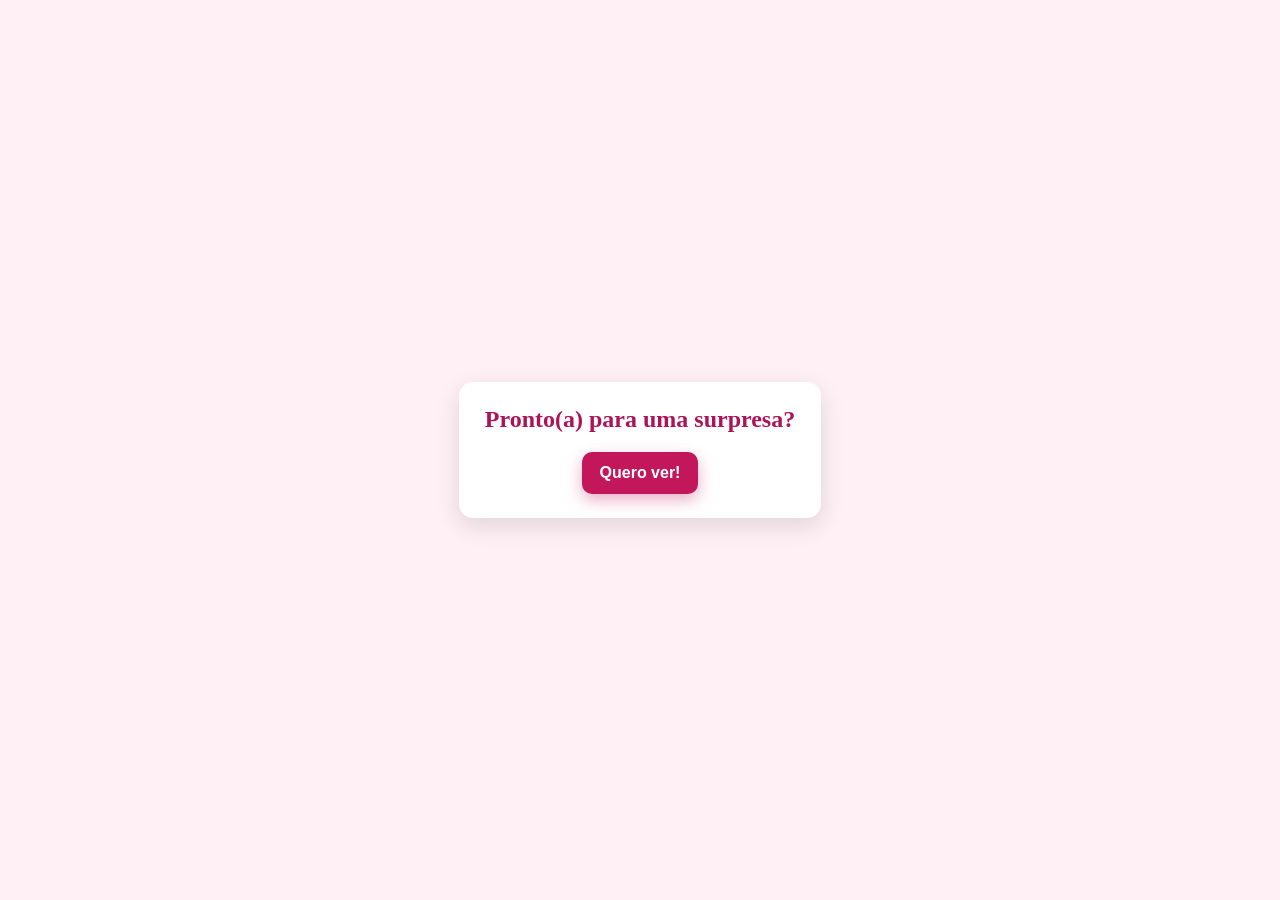
==== index.html @ 64c9b1fa "Adiciona index.html para GitHub Pages" ====
<!DOCTYPE html>
<html lang="pt-BR">
<head>
    <meta charset="UTF-8">
    <meta name="viewport" content="width=device-width, initial-scale=1.0">
    <title>Redirecionando…</title>
    <meta http-equiv="refresh" content="0; url=./aniversario.html">
    <script>
        // Redireciona imediatamente caso o meta refresh não funcione
        window.location.replace('./aniversario.html');
    </script>
</head>
<body>
    <p>Se não for redirecionado automaticamente, clique aqui: 
        <a href="./aniversario.html">abrir página</a>
    </p>
</body>
</html>
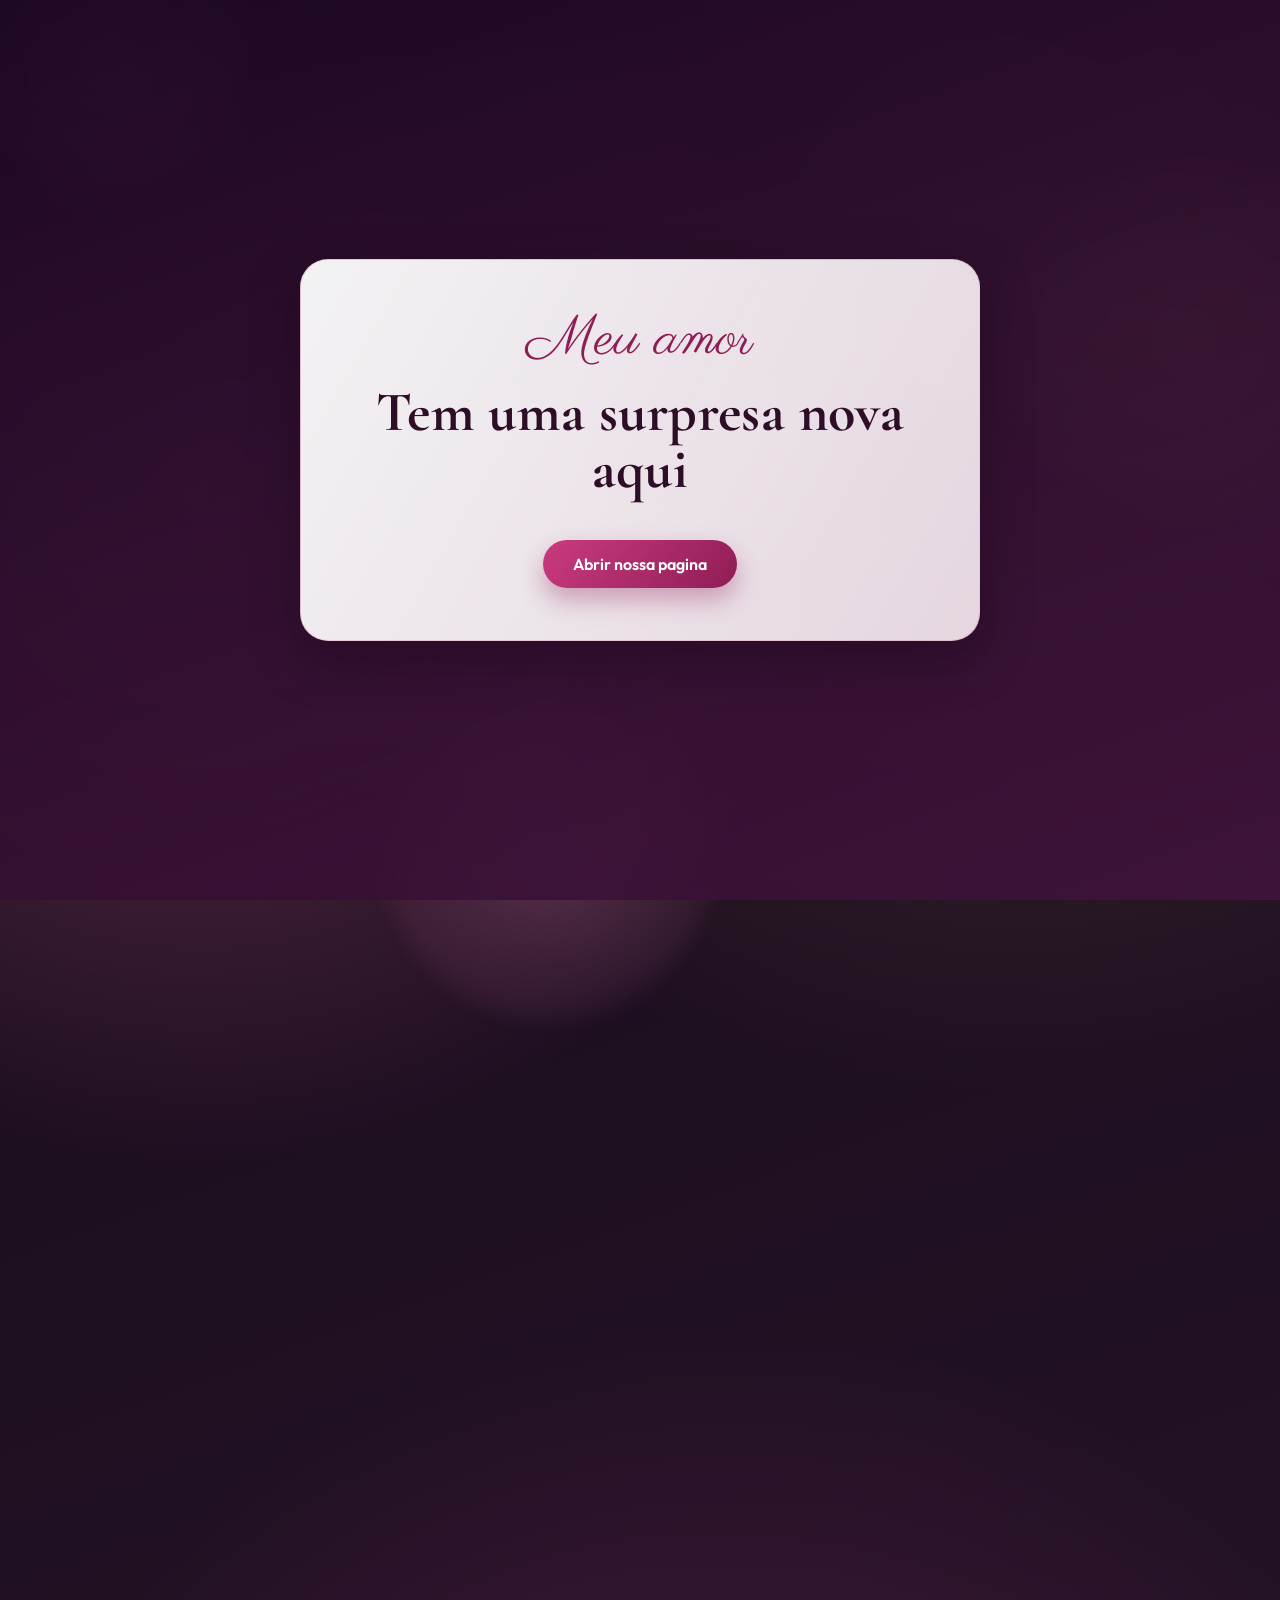
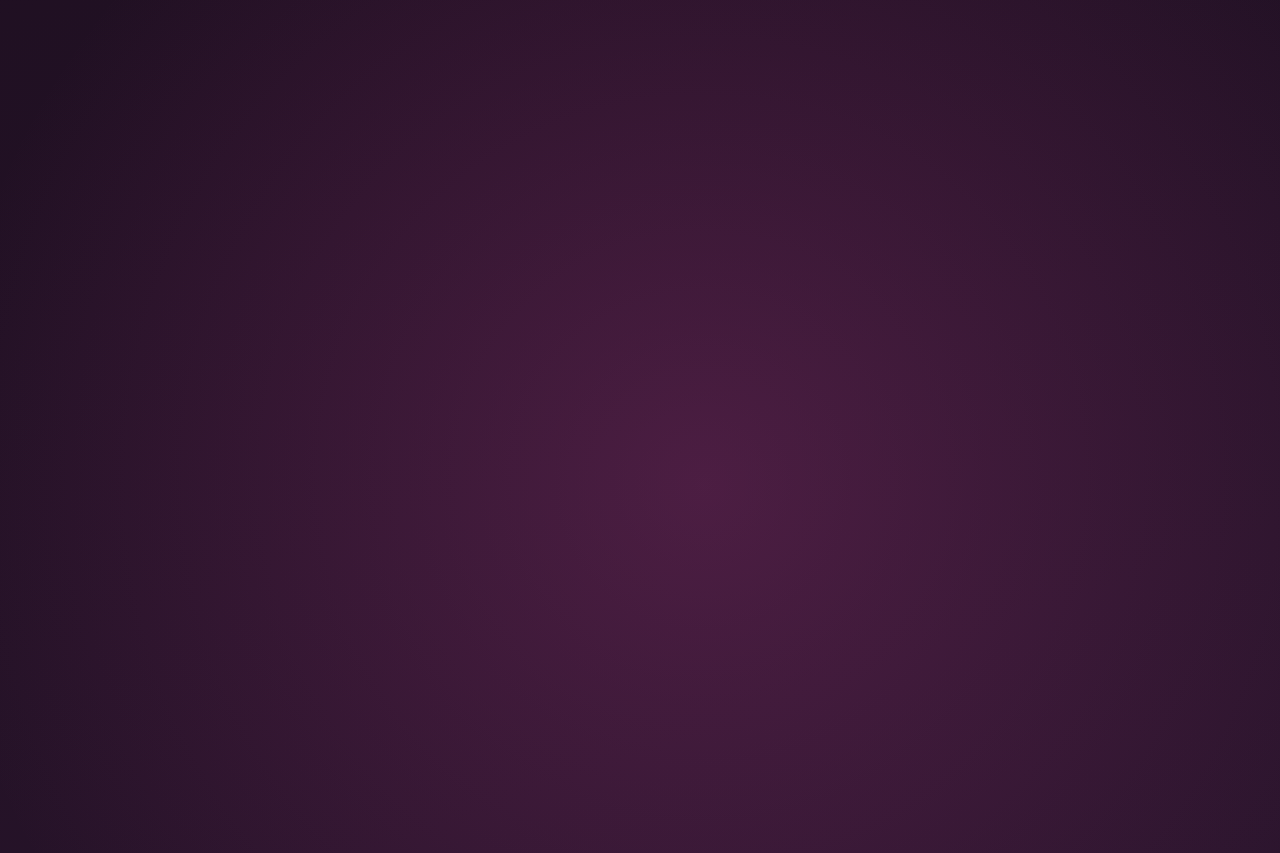
==== commit e80d2b95: "Redesign romantic page and remove second surprise" ====
--- a/index.html
+++ b/index.html
@@ -1,20 +1,18 @@
-<!DOCTYPE html>
+﻿<!DOCTYPE html>
 <html lang="pt-BR">
 <head>
-    <meta charset="UTF-8">
-    <meta name="viewport" content="width=device-width, initial-scale=1.0">
-    <title>Redirecionando…</title>
-    <meta http-equiv="refresh" content="0; url=./aniversario.html">
-    <script>
-        // Redireciona imediatamente caso o meta refresh não funcione
-        window.location.replace('./aniversario.html');
-    </script>
+  <meta charset="UTF-8">
+  <meta name="viewport" content="width=device-width, initial-scale=1.0">
+  <title>Redirecionando...</title>
+  <meta http-equiv="refresh" content="0; url=./aniversario.html">
+  <script>
+    window.location.replace('./aniversario.html');
+  </script>
 </head>
 <body>
-    <p>Se não for redirecionado automaticamente, clique aqui: 
-        <a href="./aniversario.html">abrir página</a>
-    </p>
+  <p>
+    Se nao for redirecionado automaticamente, clique aqui:
+    <a href="./aniversario.html">abrir pagina</a>
+  </p>
 </body>
 </html>
-
-
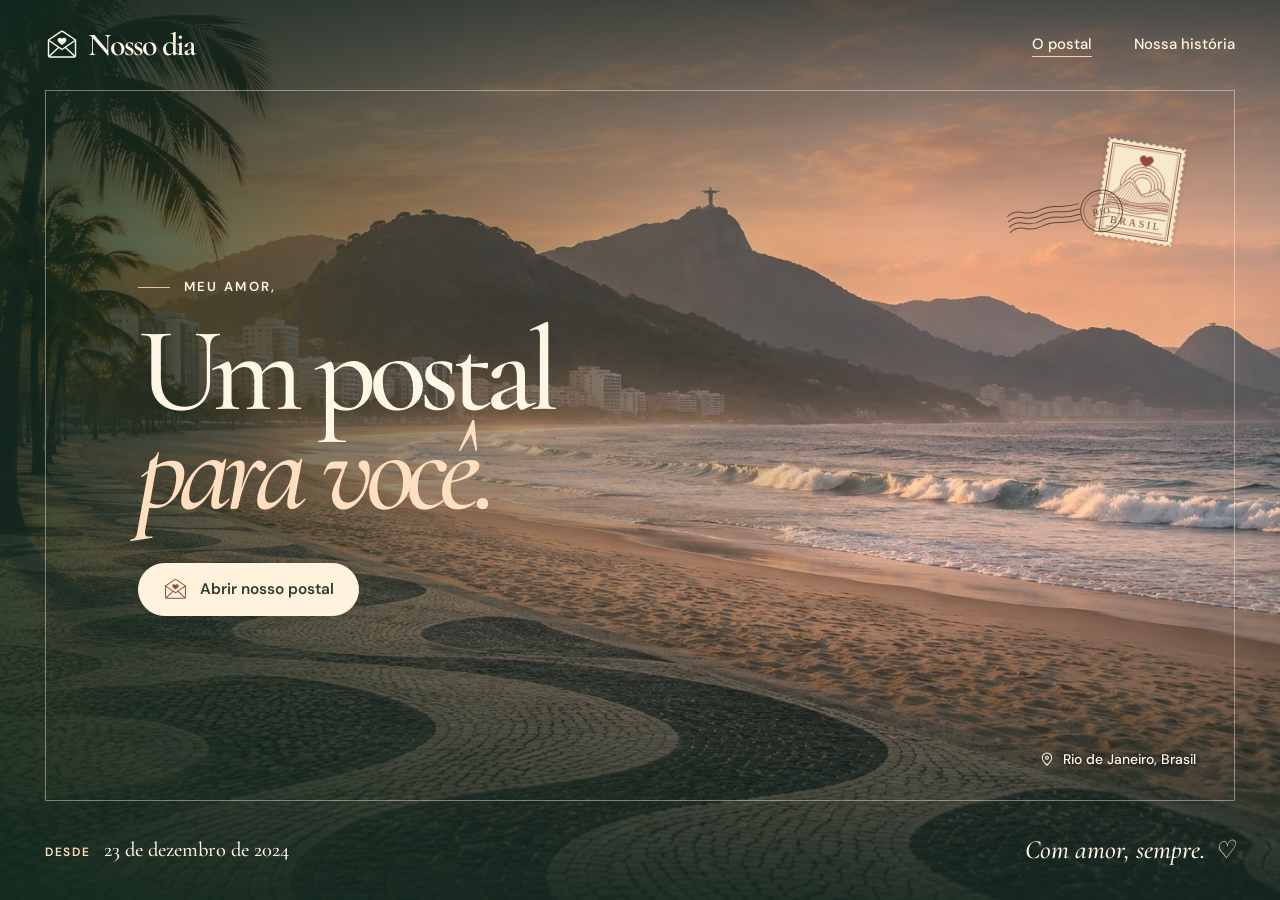
==== commit 84417633: "Renova o site com o Rio ao fundo e a lembrança do CineSala" ====
--- a/index.html
+++ b/index.html
@@ -1,18 +1,45 @@
-﻿<!DOCTYPE html>
+<!doctype html>
 <html lang="pt-BR">
 <head>
-  <meta charset="UTF-8">
-  <meta name="viewport" content="width=device-width, initial-scale=1.0">
-  <title>Redirecionando...</title>
-  <meta http-equiv="refresh" content="0; url=./aniversario.html">
-  <script>
-    window.location.replace('./aniversario.html');
-  </script>
+  <meta charset="utf-8">
+  <meta name="viewport" content="width=device-width, initial-scale=1">
+  <meta name="theme-color" content="#203c35">
+  <title>Nosso dia · Um postal para você</title>
+  <link rel="icon" type="image/svg+xml" href="./assets/coracao.svg">
+  <link rel="stylesheet" href="./postal.css">
 </head>
-<body>
-  <p>
-    Se nao for redirecionado automaticamente, clique aqui:
-    <a href="./aniversario.html">abrir pagina</a>
-  </p>
+<body class="cover rio-fixo">
+  <div class="postal-shell">
+    <header class="masthead">
+      <a class="brand" href="./index.html" aria-label="Nosso dia, início"><img src="./assets/envelope.svg" width="34" height="34" alt="">Nosso dia</a>
+      <nav class="mast-nav" aria-label="Navegação principal">
+        <a href="./index.html" aria-current="page">O postal</a>
+        <a href="./aniversario.html">Nossa história</a>
+      </nav>
+    </header>
+
+    <main>
+      <article class="postcard" aria-labelledby="postal-title">
+        <div class="postage" aria-hidden="true">
+          <img class="stamp" src="./assets/selo.svg" width="96" height="123" alt="">
+          <img class="postmark" src="./assets/carimbo.svg" width="147" height="70" alt="">
+        </div>
+        <div class="greeting">
+          <p class="salutation">Meu amor,</p>
+          <h1 id="postal-title">Um postal<br><em>para você.</em></h1>
+          <a class="open-postal" href="./aniversario.html">
+            <img src="./assets/envelope.svg" alt="" width="25" height="25">
+            Abrir nosso postal
+          </a>
+        </div>
+        <p class="place"><svg aria-hidden="true" viewBox="0 0 24 24" fill="none" stroke="currentColor" stroke-width="1.6"><path d="M19 10c0 5-7 11-7 11S5 15 5 10a7 7 0 1 1 14 0Z"/><circle cx="12" cy="10" r="2.2"/></svg>Rio de Janeiro, Brasil</p>
+      </article>
+    </main>
+
+    <footer class="postscript">
+      <p class="since"><span>Desde</span><time datetime="2024-12-23">23 de dezembro de 2024</time></p>
+      <p class="signoff">Com amor, sempre. <span aria-hidden="true">♡</span></p>
+    </footer>
+  </div>
 </body>
 </html>
--- a/postal.css
+++ b/postal.css
@@ -0,0 +1,208 @@
+@font-face {
+  font-family: "Cormorant Garamond";
+  src: url("./assets/fonts/cormorant.woff2") format("woff2");
+  font-weight: 300 700;
+  font-style: normal;
+  font-display: swap;
+}
+@font-face {
+  font-family: "Cormorant Garamond";
+  src: url("./assets/fonts/cormorant-italic.woff2") format("woff2");
+  font-weight: 300 700;
+  font-style: italic;
+  font-display: swap;
+}
+@font-face {
+  font-family: "DM Sans";
+  src: url("./assets/fonts/dm-sans.woff2") format("woff2");
+  font-weight: 100 1000;
+  font-display: swap;
+}
+:root {
+  --paper: #faf5eb;
+  --ink: #203c35;
+  --rust: #934d3d;
+  --serif: "Cormorant Garamond", Georgia, serif;
+  --sans: "DM Sans", Arial, sans-serif;
+}
+*, *::before, *::after { box-sizing: border-box; }
+body { margin: 0; }
+.rio-fixo {
+  --rio-foto: url("./assets/rio.webp");
+  isolation: isolate;
+  min-height: 100svh;
+  background-color: #30483e;
+}
+.rio-fixo::before {
+  content: "";
+  position: fixed;
+  inset: 0;
+  z-index: -1;
+  pointer-events: none;
+  background-image: var(--rio-veu, linear-gradient(transparent, transparent)), var(--rio-foto);
+  background-size: cover;
+  background-position: 50% 44%;
+  background-repeat: no-repeat;
+}
+@media (max-width: 650px) and (orientation: portrait) {
+  .rio-fixo { --rio-foto: url("./assets/rio-mobile.webp"); }
+}
+:focus-visible { outline: 3px solid #bc5737; outline-offset: 5px; }
+.brand {
+  display: inline-flex;
+  align-items: center;
+  gap: .6rem;
+  color: var(--ink);
+  font: 600 2rem/.95 var(--serif);
+  letter-spacing: -.055em;
+  text-decoration: none;
+  white-space: nowrap;
+}
+.brand img, .brand svg { color: var(--rust); flex: none; }
+.cover {
+  --rio-veu: linear-gradient(90deg, #11291fd6, #162b225f 37%, transparent 72%),
+             linear-gradient(180deg, #17211db3, transparent 26%, transparent 62%, #12271fe0);
+  color: #fff6e6;
+  font-family: var(--sans);
+  -webkit-font-smoothing: antialiased;
+}
+.postal-shell {
+  margin-inline: auto;
+  width: min(100% - clamp(2rem, 7vw, 8rem), 96rem);
+  min-height: 100svh;
+  display: flex;
+  flex-direction: column;
+}
+.postal-shell main { display: flex; flex: 1; }
+.cover .brand { color: inherit; }
+.cover .brand img { filter: brightness(0) invert(94%) sepia(24%); }
+.cover :focus-visible { outline-color: #fff6e6; }
+.masthead, .postscript {
+  display: flex;
+  align-items: center;
+  justify-content: space-between;
+}
+.masthead { min-height: clamp(4.6rem, 10svh, 6.9rem); }
+.mast-nav { display: flex; align-items: center; gap: clamp(1.2rem, 3.3vw, 3.5rem); }
+.mast-nav a {
+  display: inline-flex;
+  align-items: center;
+  min-height: 44px;
+  font: 500 .93rem/1.3 var(--sans);
+  color: inherit;
+  text-decoration: none;
+}
+.mast-nav a[aria-current], .mast-nav a:hover {
+  text-decoration: underline;
+  text-decoration-color: #f7d3ae;
+  text-underline-offset: .45rem;
+  text-decoration-thickness: 1px;
+}
+.postcard {
+  flex: 1;
+  position: relative;
+  display: grid;
+  align-items: center;
+  min-height: 34rem;
+  border: 1px solid #fff6e66e;
+  color: #fff6e6;
+  padding: 3rem clamp(2.8rem, 7.2vw, 8.5rem);
+}
+.greeting { position: relative; margin-top: .3rem; justify-self: start; }
+.salutation {
+  margin: 0 0 clamp(1.1rem, 3vh, 2rem);
+  display: flex;
+  align-items: center;
+  gap: .85rem;
+  font: 600 .82rem/1.2 var(--sans);
+  letter-spacing: .18em;
+  text-transform: uppercase;
+}
+.salutation::before { content: ""; width: 2rem; height: 1px; background: #efbf9b; }
+.greeting h1 {
+  margin: 0;
+  font: 500 clamp(5.9rem, 9.4vw, 10.4rem)/.82 var(--serif);
+  letter-spacing: -.065em;
+}
+.greeting h1 em { font-weight: 500; color: #ffdfbf; }
+.open-postal {
+  display: inline-flex;
+  align-items: center;
+  justify-content: center;
+  gap: .74rem;
+  margin-top: clamp(2rem, 4.8vh, 3.4rem);
+  border-radius: 10rem;
+  border: 1px solid #fff3de;
+  padding: .78rem 1.5rem;
+  min-height: 3.35rem;
+  background: #fff3de;
+  color: #323b30;
+  font: 600 .96rem/1.35 var(--sans);
+  text-decoration: none;
+  transition: background .18s, transform .18s;
+}
+.open-postal:hover { background: #fffaf0; transform: translateY(-2px); }
+.open-postal:focus-visible { outline-color: white; }
+.postage {
+  position: absolute;
+  right: clamp(1.9rem, 4.2vw, 5.5rem);
+  top: clamp(1.8rem, 5.5vh, 4.7rem);
+  width: clamp(4.3rem, 6.4vw, 7rem);
+  transform: rotate(9deg);
+  pointer-events: none;
+}
+.stamp { width: 100%; height: auto; display: block; filter: drop-shadow(0 1px 2px #30251b45); }
+.postmark {
+  position: absolute;
+  width: 145%;
+  height: auto;
+  top: 59%;
+  right: 62%;
+  transform: rotate(-18deg);
+  opacity: .9;
+}
+.place {
+  position: absolute;
+  bottom: clamp(1.3rem, 3.5vh, 2.4rem);
+  right: clamp(1.6rem, 3vw, 4.2rem);
+  display: flex;
+  align-items: center;
+  gap: .5rem;
+  margin: 0;
+  color: #fff9ed;
+  font-size: .87rem;
+  font-weight: 500;
+  text-shadow: 0 1px 4px #000;
+}
+.place svg { width: 1rem; height: 1rem; }
+.postscript { min-height: 6.2rem; gap: 1.2rem; }
+.since { margin: 0; display: flex; gap: .8rem; align-items: baseline; }
+.since span { color: #ffdfbf; font: 600 .75rem/1.2 var(--sans); text-transform: uppercase; letter-spacing: .15em; }
+.since time { font: 500 1.28rem/1.3 var(--serif); }
+.signoff { margin: 0; font: italic 500 1.65rem/1.1 var(--serif); }
+.signoff span { display: inline-block; color: #ffdfbf; font-family: Georgia, serif; margin-left: .18rem; font-size: .9em; transform: rotate(-10deg); }
+@media (max-width: 650px) {
+  .postal-shell { width: calc(100% - 1.5rem); }
+  .masthead { padding-inline: .35rem; min-height: 4.3rem; }
+  .brand { font-size: 1.7rem; gap: .45rem; }
+  .brand img, .brand svg { width: 27px; height: 27px; }
+  .mast-nav { gap: 1rem; }
+  .mast-nav a { font-size: .83rem; }
+  .postcard { align-items: end; padding: 2rem 1.7rem 4.9rem; min-height: 29rem; }
+  .cover {
+    --rio-veu: linear-gradient(180deg, #142923b8, transparent 20%, transparent 38%, #172b2494 60%, #0b221cde 100%);
+  }
+  .greeting h1 { font-size: clamp(4.6rem, 16.8vw, 6.8rem); line-height: .86; }
+  .salutation { font-size: .74rem; margin-bottom: 1.05rem; }
+  .postage { right: 1.35rem; top: 1.35rem; width: 3.7rem; }
+  .open-postal { min-height: 3rem; margin-top: 1.65rem; padding: .65rem 1.2rem; }
+  .place { bottom: 1.15rem; right: 1.2rem; font-size: .77rem; }
+  .postscript { padding: 1.15rem .45rem; min-height: 4.6rem; }
+  .since { flex-direction: column; gap: .15rem; }
+  .since span { font-size: .66rem; }
+  .since time { font-size: 1.02rem; }
+  .signoff { font-size: clamp(1.14rem, 4.5vw, 1.5rem); }
+}
+@media (prefers-reduced-motion: reduce) {
+  .open-postal { transition: none; }
+}
